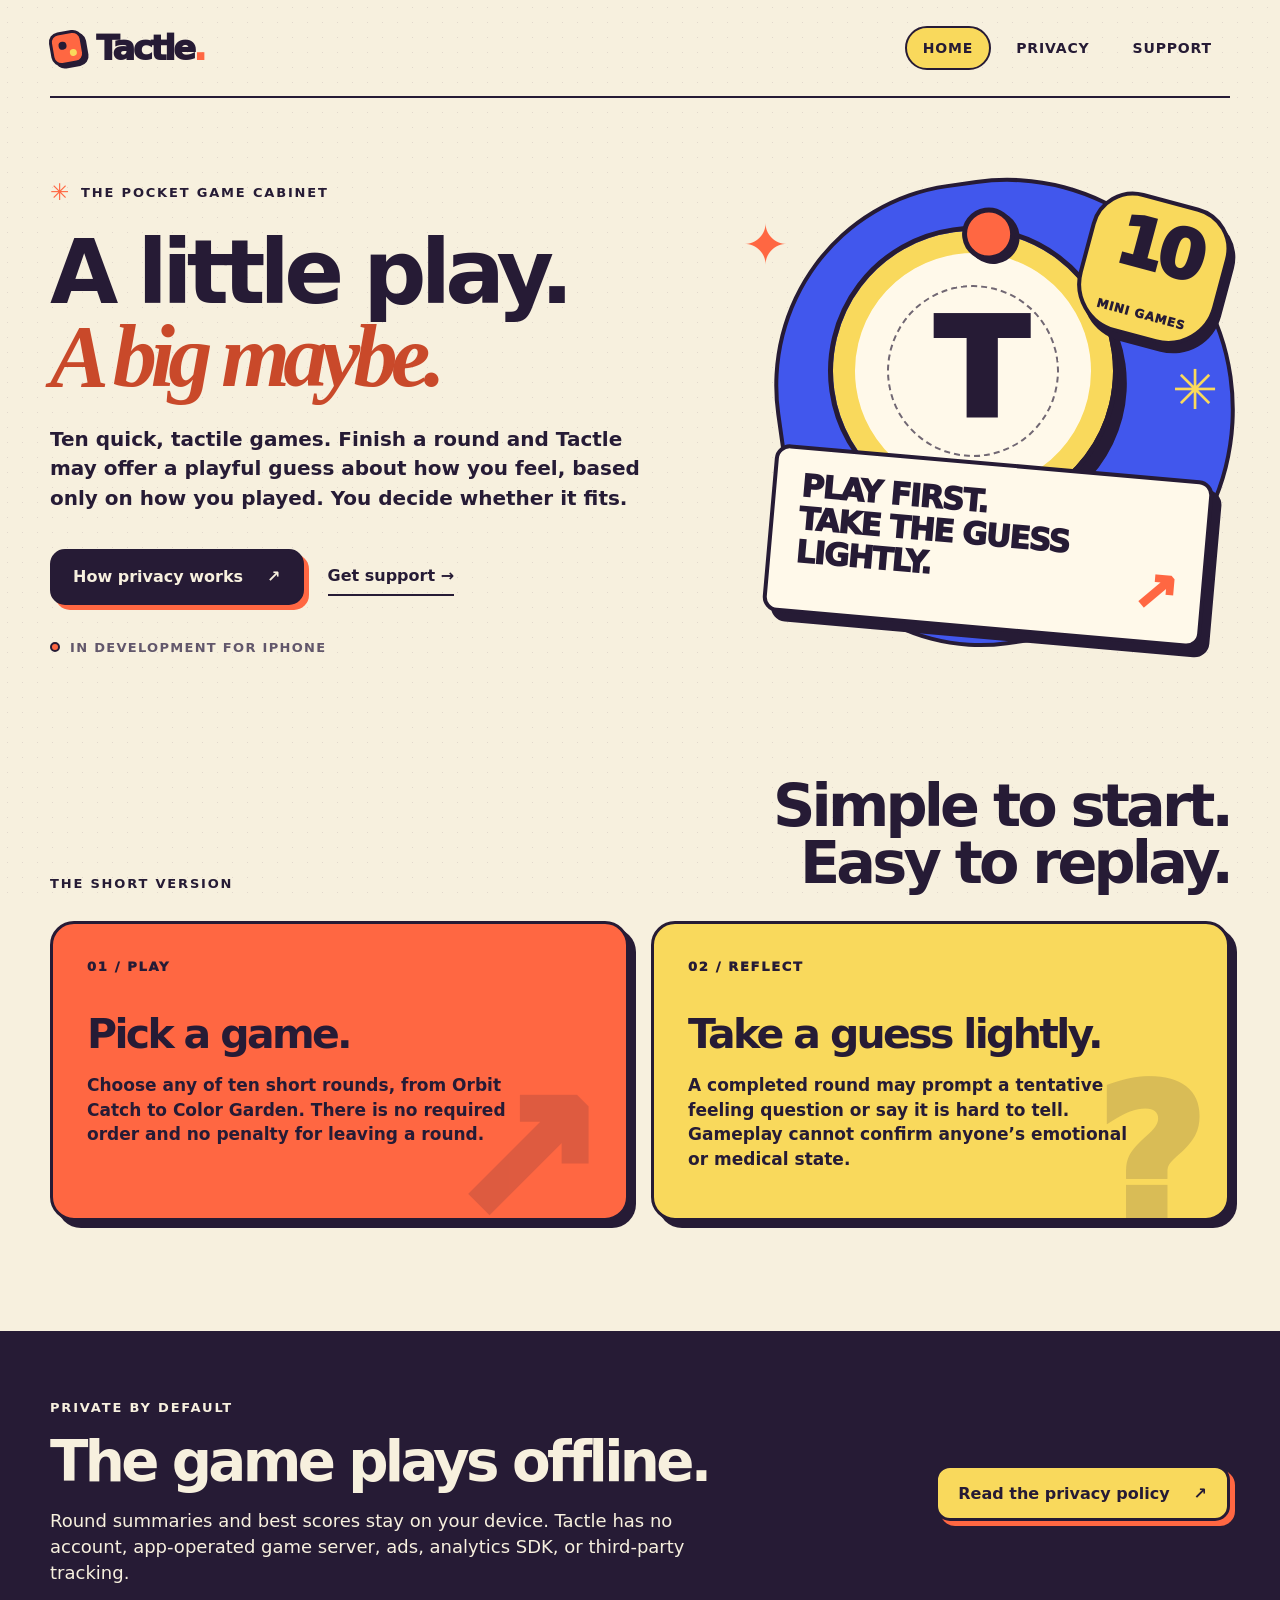
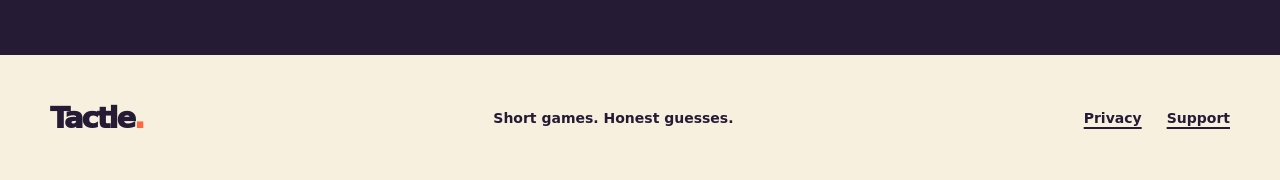
==== index.html @ 7391f02c "Publish Tactle privacy and support information" ====
<!doctype html>
<html lang="en">
<head>
  <meta charset="utf-8">
  <meta name="viewport" content="width=device-width, initial-scale=1">
  <meta name="theme-color" content="#F7F0DE">
  <meta name="description" content="Tactle is a pocket arcade with ten short games and playful, fallible feeling guesses. Find its privacy policy and support contact here.">
  <title>Tactle — a little game cabinet</title>
  <link rel="stylesheet" href="./style.css">
</head>
<body class="home-page">
  <a class="skip-link" href="#main">Skip to content</a>
  <header class="site-header wrap">
    <a class="brand" href="./index.html" aria-label="Tactle home"><span class="brand-mark" aria-hidden="true"></span><span>Tactle<span class="brand-dot">.</span></span></a>
    <nav class="site-nav" aria-label="Main navigation">
      <a href="./index.html" aria-current="page">Home</a>
      <a href="./privacy/">Privacy</a>
      <a href="./support/">Support</a>
    </nav>
  </header>

  <main id="main">
    <section class="hero wrap" aria-labelledby="hero-title">
      <div class="hero-copy">
        <p class="eyebrow"><span class="asterisk" aria-hidden="true">✳</span> THE POCKET GAME CABINET</p>
        <h1 id="hero-title">A little play.<br><em>A big maybe.</em></h1>
        <p class="hero-lead">Ten quick, tactile games. Finish a round and Tactle may offer a playful guess about how you feel, based only on how you played. You decide whether it fits.</p>
        <div class="hero-actions">
          <a class="button button-dark" href="./privacy/">How privacy works <span aria-hidden="true">↗</span></a>
          <a class="text-link" href="./support/">Get support <span aria-hidden="true">→</span></a>
        </div>
        <p class="status-note"><span class="status-dot" aria-hidden="true"></span> In development for iPhone</p>
      </div>
      <div class="hero-art" aria-hidden="true">
        <div class="art-orbit"><span class="orbit-ball"></span><span class="orbit-core">T</span></div>
        <div class="art-ticket"><span>10</span><small>MINI GAMES</small></div>
        <div class="art-note">PLAY FIRST.<br>TAKE THE GUESS<br>LIGHTLY. <span>↗</span></div>
        <span class="art-spark spark-one">✳</span><span class="art-spark spark-two">✦</span>
      </div>
    </section>

    <section class="section-wrap wrap" aria-labelledby="what-title">
      <div class="section-heading"><p class="eyebrow">THE SHORT VERSION</p><h2 id="what-title">Simple to start.<br>Easy to replay.</h2></div>
      <div class="two-cards">
        <article class="fact-card fact-orange"><span class="card-no">01 / PLAY</span><h3>Pick a game.</h3><p>Choose any of ten short rounds, from Orbit Catch to Color Garden. There is no required order and no penalty for leaving a round.</p><span class="card-symbol" aria-hidden="true">↗</span></article>
        <article class="fact-card fact-yellow"><span class="card-no">02 / REFLECT</span><h3>Take a guess lightly.</h3><p>A completed round may prompt a tentative feeling question or say it is hard to tell. Gameplay cannot confirm anyone’s emotional or medical state.</p><span class="card-symbol" aria-hidden="true">?</span></article>
      </div>
    </section>

    <section class="privacy-strip" aria-labelledby="privacy-strip-title">
      <div class="wrap privacy-strip-inner">
        <div><p class="eyebrow">PRIVATE BY DEFAULT</p><h2 id="privacy-strip-title">The game plays offline.</h2><p>Round summaries and best scores stay on your device. Tactle has no account, app-operated game server, ads, analytics SDK, or third-party tracking.</p></div>
        <a class="button button-light" href="./privacy/">Read the privacy policy <span aria-hidden="true">↗</span></a>
      </div>
    </section>
  </main>

  <footer class="site-footer wrap"><span class="footer-brand">Tactle<span class="brand-dot">.</span></span><span>Short games. Honest guesses.</span><nav aria-label="Footer navigation"><a href="./privacy/">Privacy</a><a href="./support/">Support</a></nav></footer>
</body>
</html>
---- style.css ----
:root { --paper:#F7F0DE; --plum:#261B35; --orange:#FF6742; --orange-ink:#C9492A; --blue:#4157ED; --yellow:#F9D95C; --cream:#FFF9EA; --muted:#62576B; --line:#C9B99F; }
* { box-sizing:border-box; }
html { scroll-behavior:smooth; }
body { min-width:320px; margin:0; background:var(--paper); color:var(--plum); font-family:"Avenir Next",Avenir,system-ui,sans-serif; -webkit-font-smoothing:antialiased; }
body::before { content:""; position:fixed; inset:0; z-index:-1; pointer-events:none; opacity:.23; background-image:radial-gradient(#998592 .65px,transparent .65px); background-size:15px 15px; }
a { color:inherit; text-decoration-thickness:2px; text-underline-offset:4px; }
a:hover { text-decoration-color:var(--orange); }
a:focus-visible { outline:4px solid var(--blue); outline-offset:5px; border-radius:4px; }
.wrap { width:min(100% - 48px,1180px); margin-inline:auto; }
.skip-link { position:absolute; top:-100px; left:16px; z-index:20; padding:12px 18px; background:var(--yellow); font-weight:800; }
.skip-link:focus { top:12px; }
.site-header { min-height:98px; display:flex; justify-content:space-between; align-items:center; gap:24px; border-bottom:2px solid var(--plum); }
.brand { display:inline-flex; align-items:center; gap:12px; text-decoration:none; font-size:34px; font-weight:950; letter-spacing:-.075em; line-height:1; }
.brand:hover { text-decoration:none; }
.brand-dot { color:var(--orange); }
.brand-mark { position:relative; width:34px; height:34px; background:var(--orange); border:3px solid var(--plum); border-radius:10px; transform:rotate(-10deg); box-shadow:3px 3px 0 var(--plum); }
.brand-mark::before,.brand-mark::after { content:""; position:absolute; border-radius:50%; }
.brand-mark::before { width:8px; height:8px; left:6px; top:7px; background:var(--plum); }
.brand-mark::after { width:7px; height:7px; right:5px; bottom:5px; background:var(--yellow); }
.site-nav { display:flex; align-items:center; gap:7px; }
.site-nav a { min-height:44px; display:grid; place-items:center; padding:7px 16px; border:2px solid transparent; border-radius:999px; text-decoration:none; font-size:14px; font-weight:850; text-transform:uppercase; letter-spacing:.06em; }
.site-nav a:hover { background:var(--cream); }
.site-nav a[aria-current] { border-color:var(--plum); background:var(--yellow); }
.eyebrow { display:flex; align-items:center; gap:10px; margin:0; font-size:13px; font-weight:900; letter-spacing:.14em; text-transform:uppercase; }
.asterisk { color:var(--orange); font-size:23px; line-height:1; }
h1,h2,h3,p { overflow-wrap:break-word; }
h1,h2,h3 { font-family:"Arial Rounded MT Bold","Avenir Next",Avenir,system-ui,sans-serif; letter-spacing:-.065em; }
.hero { display:grid; grid-template-columns:1.13fr .87fr; gap:48px; align-items:center; min-height:650px; padding-block:65px 75px; }
.hero-copy { position:relative; z-index:1; }
.hero h1,.document-intro h1 { font-size:clamp(62px,6.9vw,101px); line-height:.93; margin:28px 0; max-width:720px; }
h1 em { color:var(--orange-ink); font-family:Georgia,serif; font-weight:700; letter-spacing:-.075em; }
.hero-lead { max-width:615px; font-size:20px; line-height:1.48; font-weight:600; }
.hero-actions { display:flex; align-items:center; flex-wrap:wrap; gap:24px; margin-top:35px; }
.button { min-height:56px; display:inline-flex; align-items:center; justify-content:space-between; gap:24px; padding:12px 20px; border:3px solid var(--plum); border-radius:15px; text-decoration:none; font-weight:900; box-shadow:5px 5px 0 var(--plum); transition:transform .16s ease,box-shadow .16s ease; }
.button:hover { text-decoration:none; transform:translate(-2px,-2px); box-shadow:7px 7px 0 var(--plum); }
.button:active { transform:translate(3px,3px); box-shadow:2px 2px 0 var(--plum); }
.button-dark { background:var(--plum); color:var(--paper); box-shadow:5px 5px 0 var(--orange); }
.button-dark:hover { box-shadow:7px 7px 0 var(--orange); }
.text-link { font-weight:900; text-decoration:none; border-bottom:2px solid var(--plum); padding-block:9px; }
.text-link:hover { text-decoration:none; border-color:var(--orange); }
.status-note { display:flex; align-items:center; gap:10px; margin:35px 0 0; color:var(--muted); font-size:13px; font-weight:850; text-transform:uppercase; letter-spacing:.1em; }
.status-dot { height:10px; width:10px; border-radius:50%; background:var(--orange); border:2px solid var(--plum); }
.hero-art { position:relative; min-height:500px; isolation:isolate; }
.hero-art::before { content:""; position:absolute; inset:10px -5px 25px 40px; border:4px solid var(--plum); border-radius:47% 53% 54% 46%; background:var(--blue); transform:rotate(-8deg); }
.art-orbit { position:absolute; z-index:2; width:280px; height:280px; top:63px; left:95px; border:22px solid var(--yellow); outline:5px solid var(--plum); border-radius:50%; display:grid; place-items:center; background:var(--cream); box-shadow:12px 14px 0 var(--plum); transform:rotate(-8deg); }
.art-orbit::after { content:""; position:absolute; inset:32px; border:2px dashed var(--plum); border-radius:50%; opacity:.65; }
.orbit-core { font-family:"Arial Rounded MT Bold",system-ui,sans-serif; font-size:136px; font-weight:1000; line-height:1; letter-spacing:-.1em; color:var(--plum); transform:rotate(8deg); }
.orbit-ball { position:absolute; width:53px; height:53px; top:-42px; right:57px; z-index:3; background:var(--orange); border:5px solid var(--plum); border-radius:50%; box-shadow:4px 4px 0 var(--plum); }
.art-ticket { position:absolute; right:6px; top:30px; z-index:3; display:grid; place-items:center; width:142px; height:142px; background:var(--yellow); border:4px solid var(--plum); border-radius:30% 30% 35% 35%; transform:rotate(15deg); box-shadow:7px 7px 0 var(--plum); }
.art-ticket span { font-size:68px; font-weight:1000; line-height:1; letter-spacing:-.08em; }
.art-ticket small { font-size:12px; font-weight:950; letter-spacing:.07em; }
.art-note { position:absolute; left:30px; right:22px; bottom:38px; z-index:4; padding:20px 25px; border:4px solid var(--plum); border-radius:15px; background:var(--cream); transform:rotate(5deg); box-shadow:9px 9px 0 var(--plum); font-family:"Arial Rounded MT Bold",system-ui,sans-serif; font-size:31px; line-height:1.07; font-weight:1000; letter-spacing:-.05em; }
.art-note span { float:right; color:var(--orange); font-size:54px; line-height:1; }
.art-spark { position:absolute; z-index:4; color:var(--yellow); font-size:55px; }
.spark-one { right:12px; top:190px; }
.spark-two { left:5px; top:45px; color:var(--orange); }
.section-wrap { padding-block:30px 110px; }
.section-heading { display:flex; justify-content:space-between; align-items:end; gap:24px; margin-bottom:30px; }
.section-heading h2 { font-size:clamp(40px,4.6vw,66px); line-height:.96; margin:0; text-align:right; }
.two-cards { display:grid; grid-template-columns:repeat(2,minmax(0,1fr)); gap:22px; }
.fact-card { position:relative; min-height:300px; padding:32px 34px; border:3px solid var(--plum); border-radius:24px; box-shadow:7px 7px 0 var(--plum); overflow:hidden; }
.fact-orange { background:var(--orange); }
.fact-yellow { background:var(--yellow); }
.card-no { font-size:13px; font-weight:950; letter-spacing:.13em; }
.fact-card h3 { font-size:41px; margin:35px 0 15px; }
.fact-card p { position:relative; z-index:1; max-width:440px; font-size:17px; line-height:1.45; font-weight:650; margin:0; }
.card-symbol { position:absolute; right:23px; bottom:-38px; font-size:190px; font-weight:1000; line-height:1; opacity:.15; }
.privacy-strip { background:var(--plum); color:var(--paper); border-block:4px solid var(--plum); }
.privacy-strip-inner { display:flex; align-items:center; justify-content:space-between; gap:40px; padding-block:65px; }
.privacy-strip h2 { font-size:clamp(39px,4.4vw,62px); margin:14px 0; }
.privacy-strip p:last-child { max-width:650px; font-size:18px; line-height:1.45; margin:0; }
.button-light { flex:none; background:var(--yellow); color:var(--plum); box-shadow:5px 5px 0 var(--orange); }
.button-light:hover { box-shadow:7px 7px 0 var(--orange); }
.site-footer { display:flex; align-items:center; justify-content:space-between; flex-wrap:wrap; gap:20px; min-height:125px; padding-block:30px; font-size:14px; font-weight:700; }
.footer-brand { font-family:"Arial Rounded MT Bold",system-ui,sans-serif; font-size:29px; font-weight:1000; letter-spacing:-.07em; }
.site-footer nav { display:flex; gap:25px; }
.site-footer nav a { font-weight:850; }
.document-layout { display:grid; grid-template-columns:minmax(0,1.55fr) minmax(240px,.72fr); column-gap:70px; padding-top:75px; }
.document-intro { padding-bottom:65px; }
.document-intro h1 { font-size:clamp(58px,6vw,88px); max-width:700px; }
.document-lead { max-width:660px; font-size:20px; line-height:1.5; font-weight:650; }
.updated { margin-top:26px; color:var(--muted); font-size:14px; font-weight:800; }
.document-aside { align-self:start; margin-top:25px; padding:28px; border:3px solid var(--plum); border-radius:18px; background:var(--yellow); box-shadow:7px 7px 0 var(--plum); transform:rotate(3deg); }
.aside-symbol { display:block; font-size:51px; line-height:1; margin-bottom:28px; }
.document-aside strong { display:block; font-family:"Arial Rounded MT Bold",system-ui,sans-serif; font-size:30px; line-height:1.08; letter-spacing:-.05em; }
.document-aside p { font-size:15px; font-weight:650; line-height:1.5; margin-bottom:0; }
.policy-content { grid-column:1/-1; border-top:3px solid var(--plum); }
.policy-content section { display:grid; grid-template-columns:95px minmax(0,760px); gap:18px; padding:38px 0 42px; border-bottom:2px solid var(--line); }
.section-no { font-family:"Arial Rounded MT Bold",system-ui,sans-serif; font-size:32px; font-weight:1000; color:var(--orange-ink); }
.policy-content h2 { font-size:35px; line-height:1.1; margin:0 0 17px; }
.policy-content p { font-size:17px; line-height:1.65; margin:0 0 15px; color:#403548; }
.policy-content p:last-child { margin-bottom:0; }
.policy-content a { font-weight:750; color:#2638A5; }
.document-end { grid-column:1/-1; display:flex; align-items:center; justify-content:space-between; gap:20px; padding:55px 0 70px; }
.document-end > span { font-size:42px; color:var(--orange); }
.document-end p { font-family:"Arial Rounded MT Bold",system-ui,sans-serif; font-size:22px; font-weight:1000; letter-spacing:-.04em; }
.document-end a { font-weight:900; }
.support-aside { background:var(--orange); overflow-wrap:anywhere; }
.email-link { display:block; margin-top:18px; font-size:16px; font-weight:850; color:var(--plum); }
@media(max-width:850px) {
  .hero { grid-template-columns:1fr; gap:20px; padding-block:50px; }
  .hero-art { max-width:500px; width:100%; margin:auto; }
  .document-layout { grid-template-columns:1fr; padding-top:50px; }
  .document-intro { padding-bottom:25px; }
  .document-aside { margin:0 0 55px; max-width:420px; transform:rotate(1deg); }
  .privacy-strip-inner { flex-direction:column; align-items:flex-start; }
}
@media(max-width:600px) {
  .wrap { width:min(100% - 32px,1180px); }
  .site-header { min-height:83px; align-items:flex-start; flex-direction:column; gap:5px; padding-block:14px; }
  .brand { font-size:29px; }
  .brand-mark { width:29px; height:29px; }
  .site-nav { width:100%; justify-content:space-between; }
  .site-nav a { font-size:12px; padding:5px 11px; min-height:38px; }
  .hero { padding-top:40px; min-height:0; }
  .hero h1,.document-intro h1 { font-size:clamp(53px,13vw,72px); }
  .hero-lead,.document-lead { font-size:17px; }
  .hero-actions { gap:18px; }
  .hero-art { min-height:390px; margin-block:15px 0; }
  .hero-art::before { inset:15px 13px 25px 15px; }
  .art-orbit { width:210px; height:210px; top:45px; left:52px; border-width:16px; }
  .orbit-core { font-size:101px; }
  .orbit-ball { width:43px; height:43px; top:-35px; }
  .art-ticket { width:105px; height:105px; right:4px; top:25px; border-radius:30px; }
  .art-ticket span { font-size:49px; }
  .art-ticket small { font-size:9px; }
  .art-note { bottom:22px; left:12px; right:14px; font-size:24px; }
  .section-wrap { padding-bottom:65px; }
  .section-heading { display:block; }
  .section-heading h2 { text-align:left; margin-top:15px; }
  .two-cards { grid-template-columns:1fr; }
  .fact-card { min-height:260px; padding:25px; }
  .fact-card h3 { font-size:34px; }
  .privacy-strip-inner { padding-block:48px; }
  .privacy-strip h2 { font-size:39px; }
  .privacy-strip p:last-child { font-size:16px; }
  .site-footer { align-items:flex-start; flex-direction:column; gap:14px; }
  .document-intro h1 { margin:22px 0; }
  .document-aside { padding:24px; }
  .policy-content section { grid-template-columns:1fr; gap:5px; padding-block:31px; }
  .section-no { font-size:23px; }
  .policy-content h2 { font-size:29px; }
  .policy-content p { font-size:16px; }
  .document-end { align-items:flex-start; flex-wrap:wrap; gap:9px; padding-block:35px 50px; }
  .document-end p { flex:1; margin:0; }
  .document-end a { width:100%; }
}
@media(prefers-reduced-motion:reduce) { html { scroll-behavior:auto; } .button { transition:none; } }
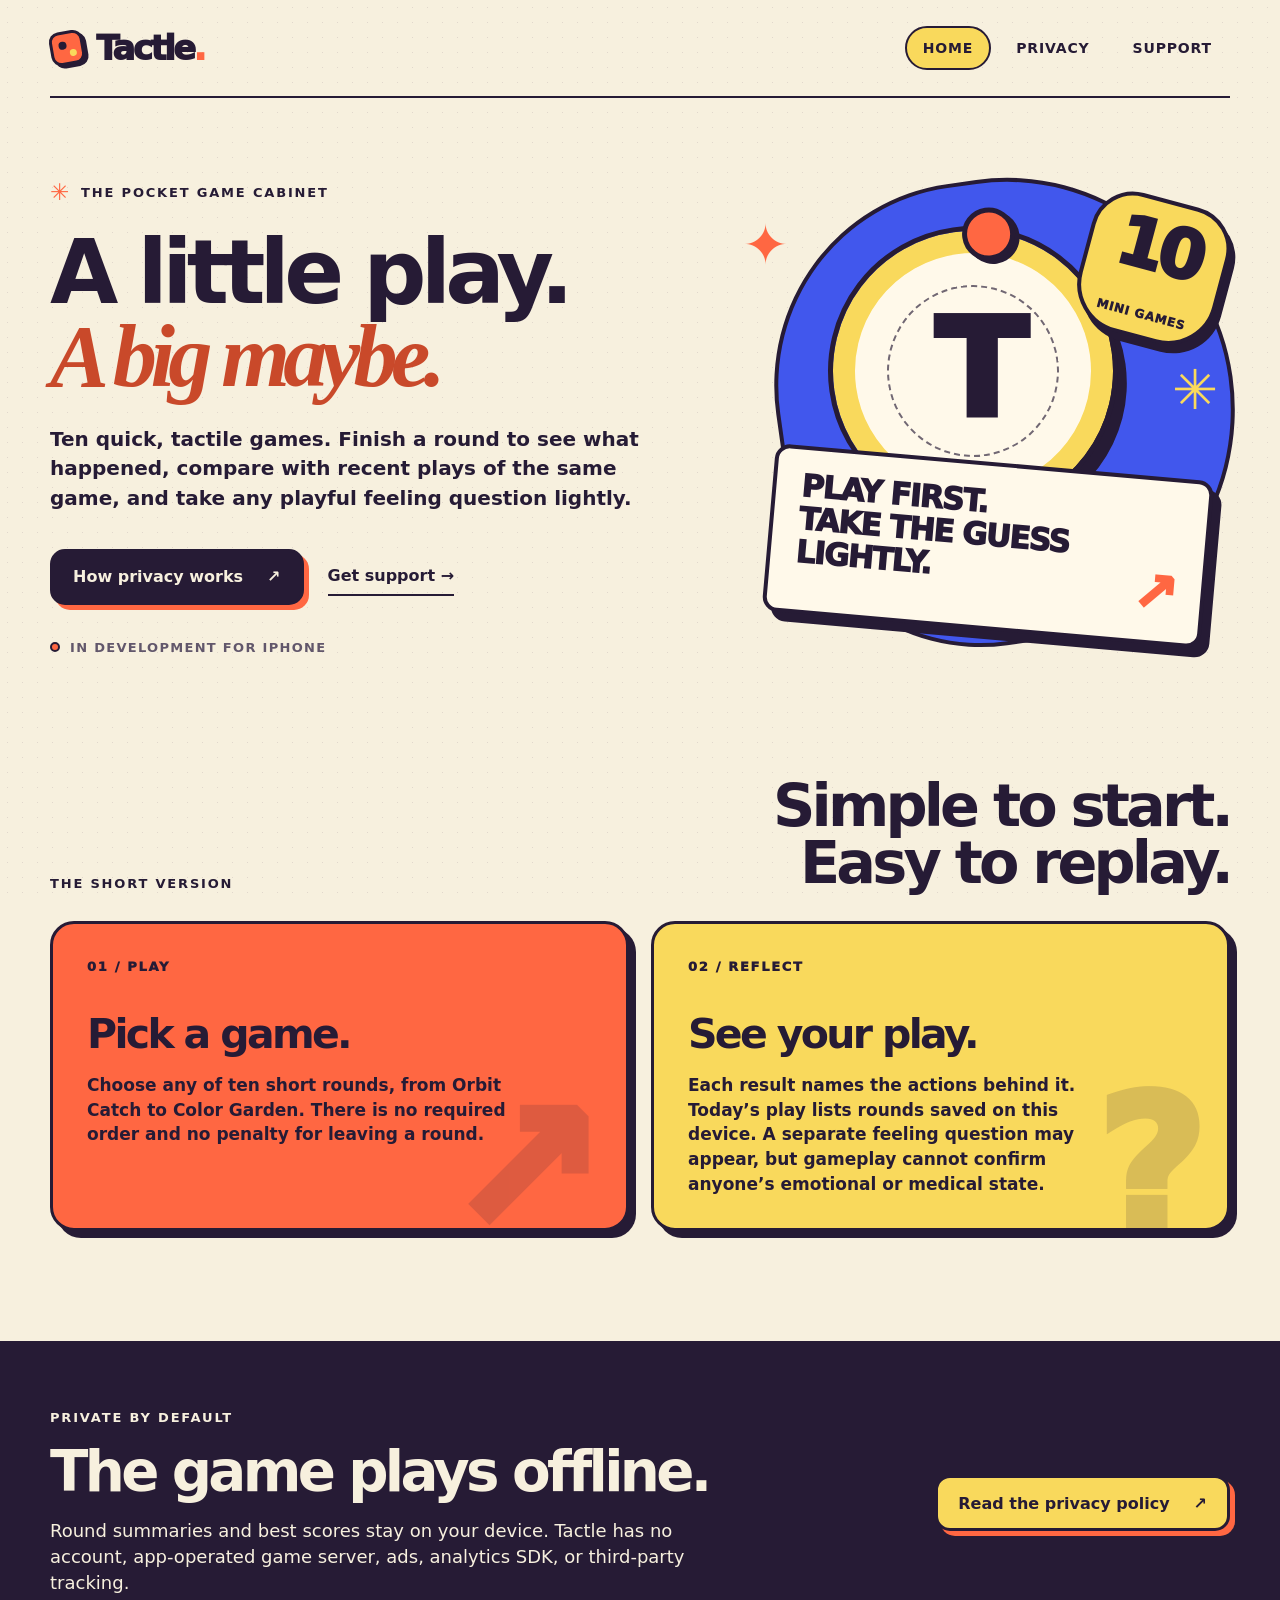
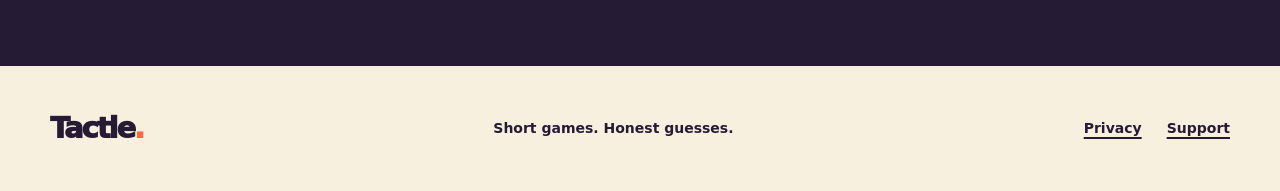
==== commit 5f56d837: "Explain Tactle play reports and dated local history" ====
--- a/index.html
+++ b/index.html
@@ -24,7 +24,7 @@
       <div class="hero-copy">
         <p class="eyebrow"><span class="asterisk" aria-hidden="true">✳</span> THE POCKET GAME CABINET</p>
         <h1 id="hero-title">A little play.<br><em>A big maybe.</em></h1>
-        <p class="hero-lead">Ten quick, tactile games. Finish a round and Tactle may offer a playful guess about how you feel, based only on how you played. You decide whether it fits.</p>
+        <p class="hero-lead">Ten quick, tactile games. Finish a round to see what happened, compare with recent plays of the same game, and take any playful feeling question lightly.</p>
         <div class="hero-actions">
           <a class="button button-dark" href="./privacy/">How privacy works <span aria-hidden="true">↗</span></a>
           <a class="text-link" href="./support/">Get support <span aria-hidden="true">→</span></a>
@@ -43,7 +43,7 @@
       <div class="section-heading"><p class="eyebrow">THE SHORT VERSION</p><h2 id="what-title">Simple to start.<br>Easy to replay.</h2></div>
       <div class="two-cards">
         <article class="fact-card fact-orange"><span class="card-no">01 / PLAY</span><h3>Pick a game.</h3><p>Choose any of ten short rounds, from Orbit Catch to Color Garden. There is no required order and no penalty for leaving a round.</p><span class="card-symbol" aria-hidden="true">↗</span></article>
-        <article class="fact-card fact-yellow"><span class="card-no">02 / REFLECT</span><h3>Take a guess lightly.</h3><p>A completed round may prompt a tentative feeling question or say it is hard to tell. Gameplay cannot confirm anyone’s emotional or medical state.</p><span class="card-symbol" aria-hidden="true">?</span></article>
+        <article class="fact-card fact-yellow"><span class="card-no">02 / REFLECT</span><h3>See your play.</h3><p>Each result names the actions behind it. Today’s play lists rounds saved on this device. A separate feeling question may appear, but gameplay cannot confirm anyone’s emotional or medical state.</p><span class="card-symbol" aria-hidden="true">?</span></article>
       </div>
     </section>
 
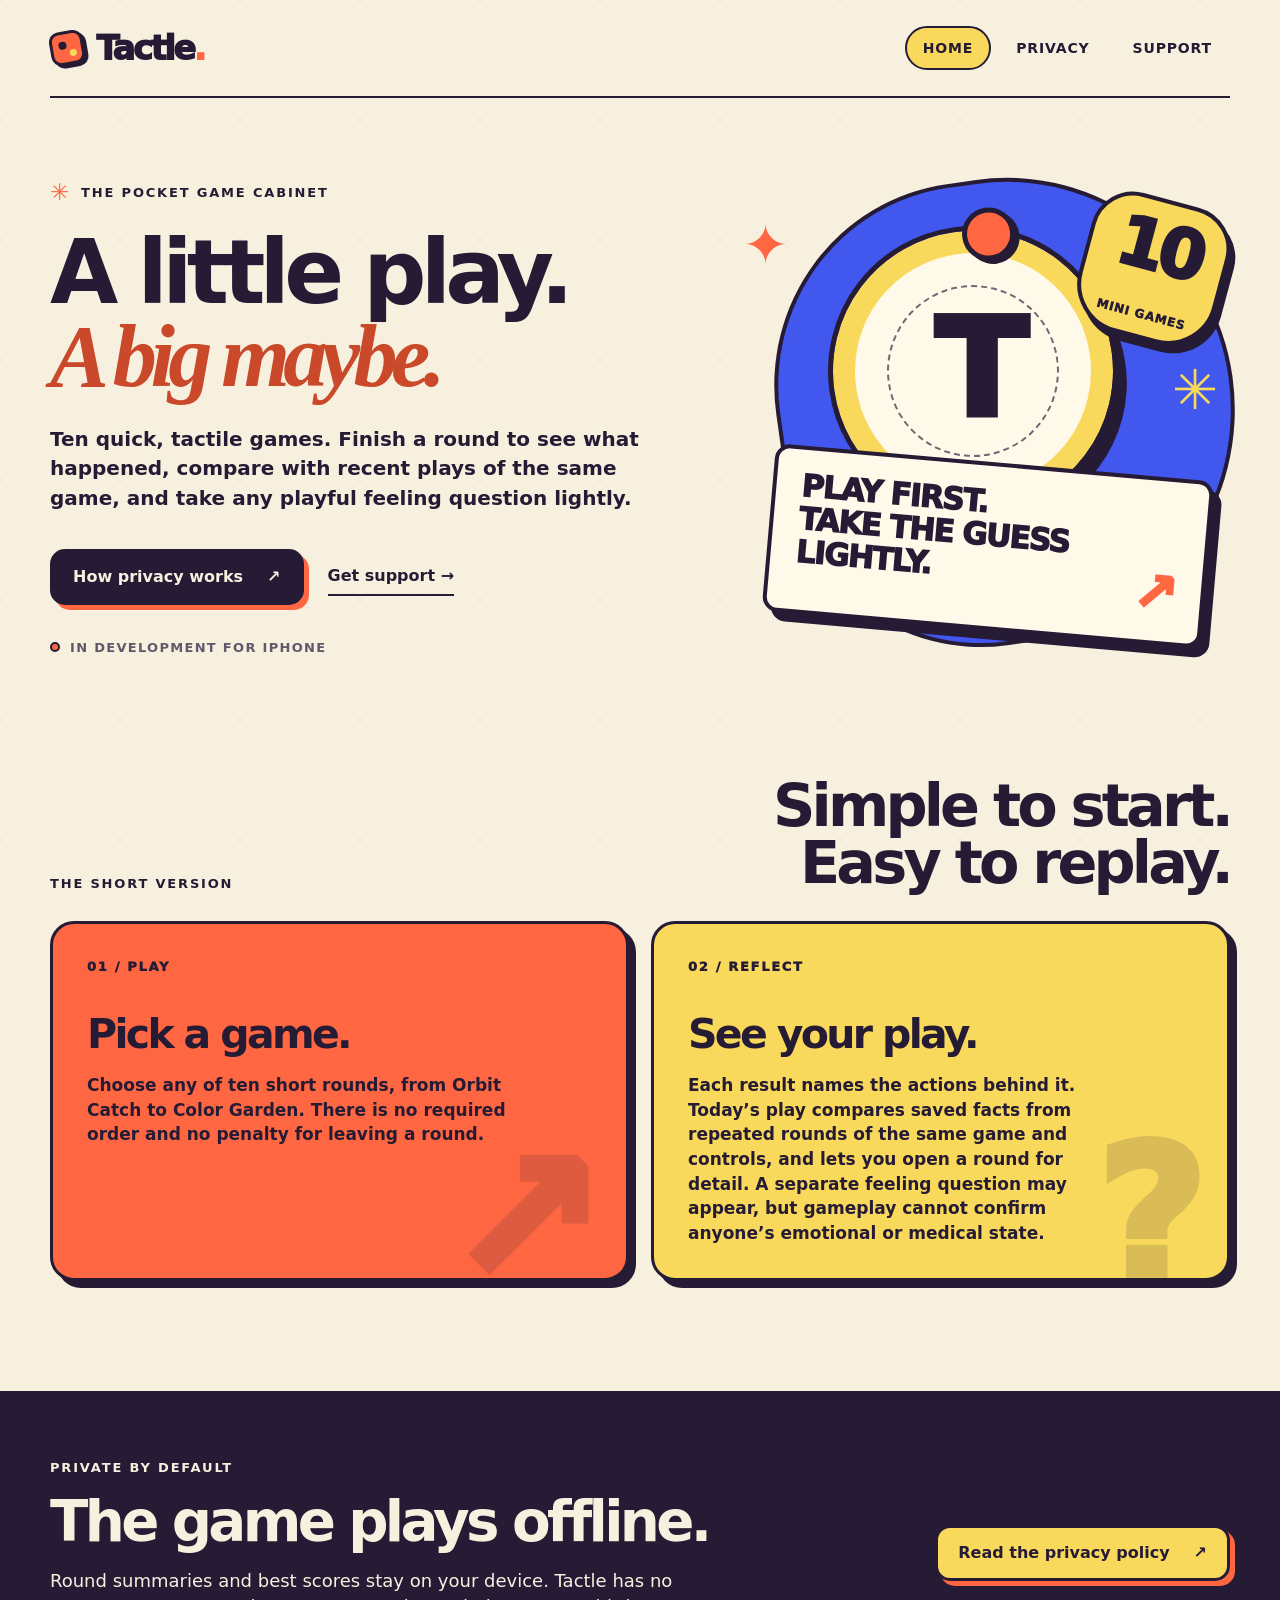
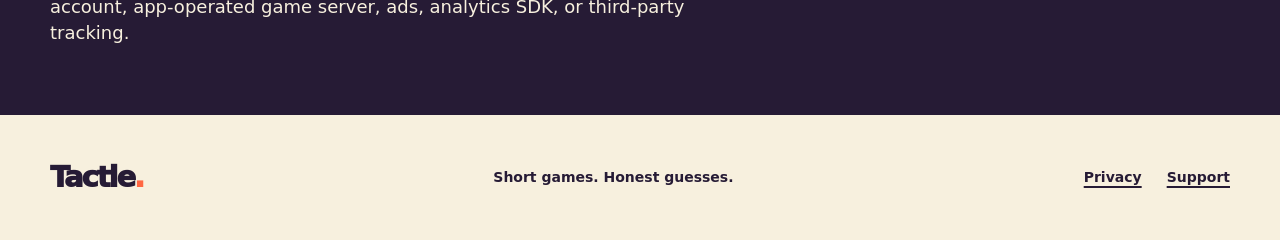
==== commit 829e1d1b: "Explain Tactle daily play details on public pages" ====
--- a/index.html
+++ b/index.html
@@ -43,7 +43,7 @@
       <div class="section-heading"><p class="eyebrow">THE SHORT VERSION</p><h2 id="what-title">Simple to start.<br>Easy to replay.</h2></div>
       <div class="two-cards">
         <article class="fact-card fact-orange"><span class="card-no">01 / PLAY</span><h3>Pick a game.</h3><p>Choose any of ten short rounds, from Orbit Catch to Color Garden. There is no required order and no penalty for leaving a round.</p><span class="card-symbol" aria-hidden="true">↗</span></article>
-        <article class="fact-card fact-yellow"><span class="card-no">02 / REFLECT</span><h3>See your play.</h3><p>Each result names the actions behind it. Today’s play lists rounds saved on this device. A separate feeling question may appear, but gameplay cannot confirm anyone’s emotional or medical state.</p><span class="card-symbol" aria-hidden="true">?</span></article>
+        <article class="fact-card fact-yellow"><span class="card-no">02 / REFLECT</span><h3>See your play.</h3><p>Each result names the actions behind it. Today’s play compares saved facts from repeated rounds of the same game and controls, and lets you open a round for detail. A separate feeling question may appear, but gameplay cannot confirm anyone’s emotional or medical state.</p><span class="card-symbol" aria-hidden="true">?</span></article>
       </div>
     </section>
 
